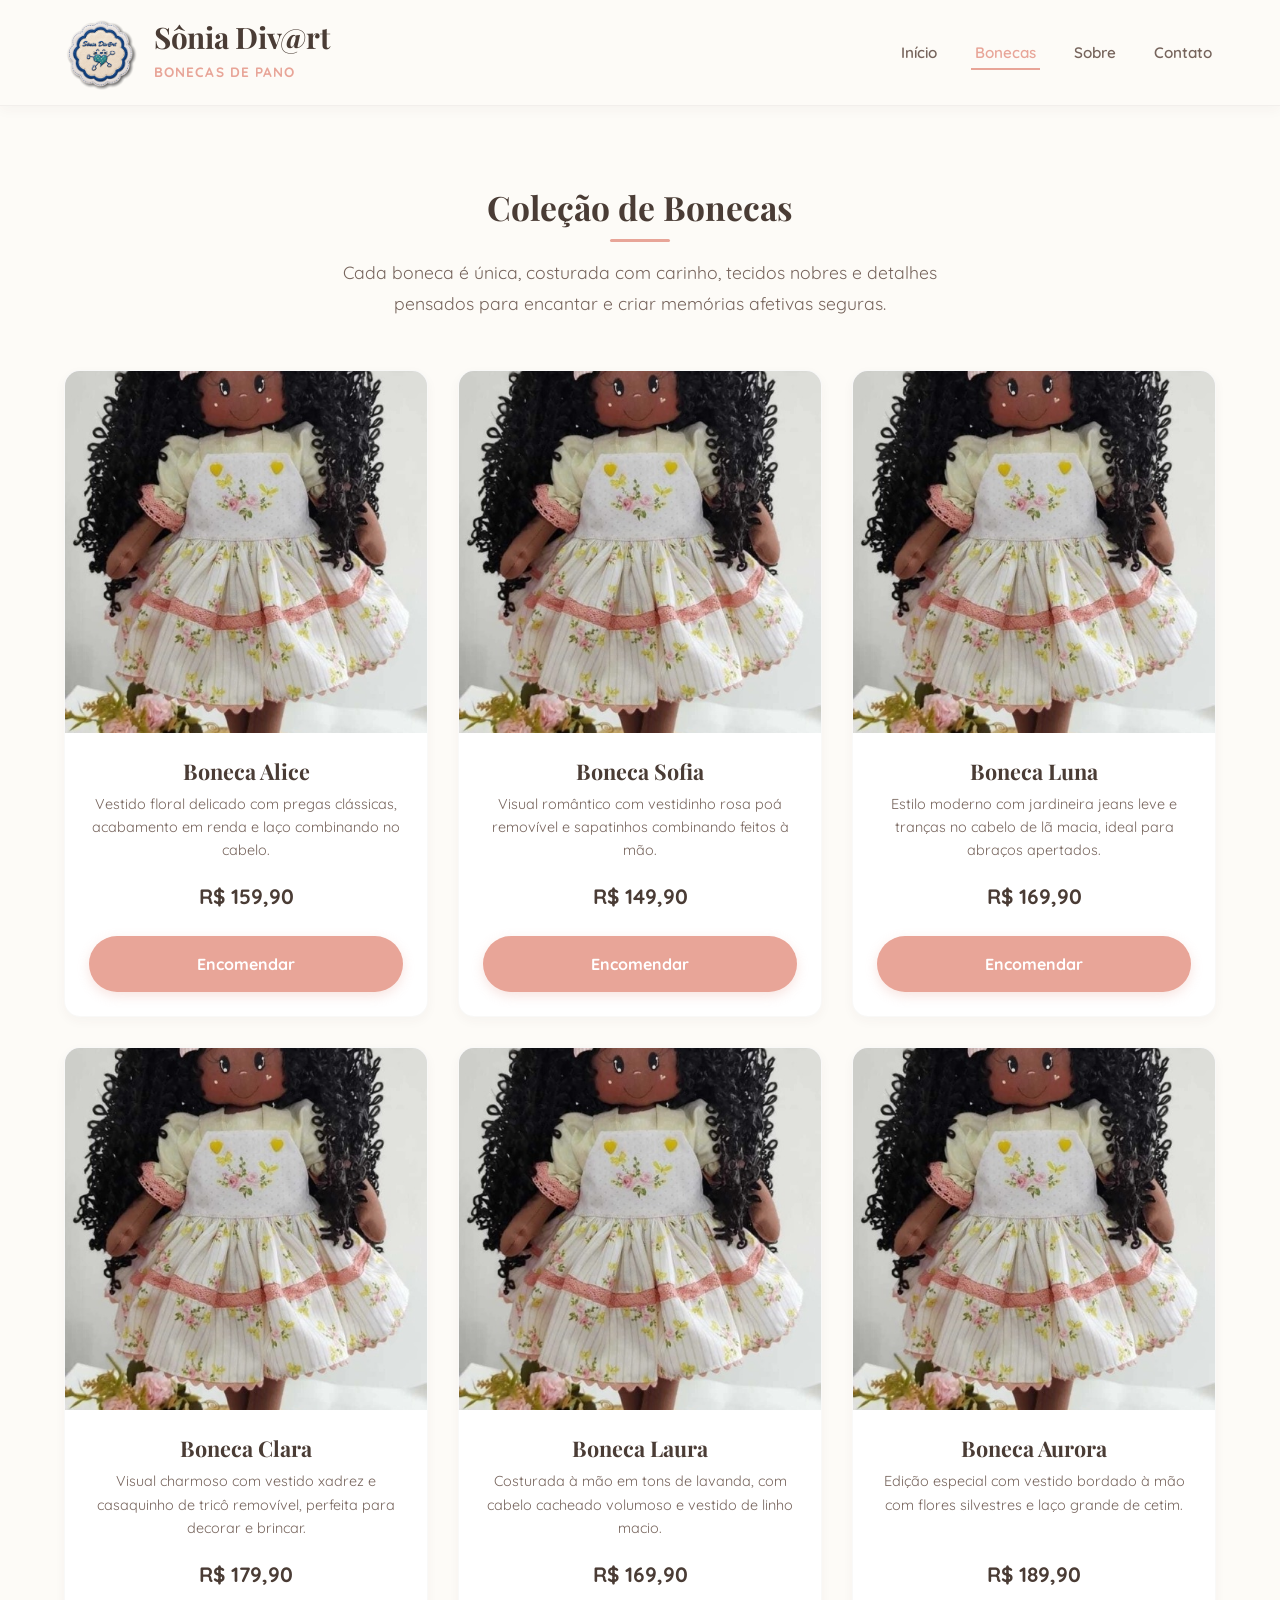
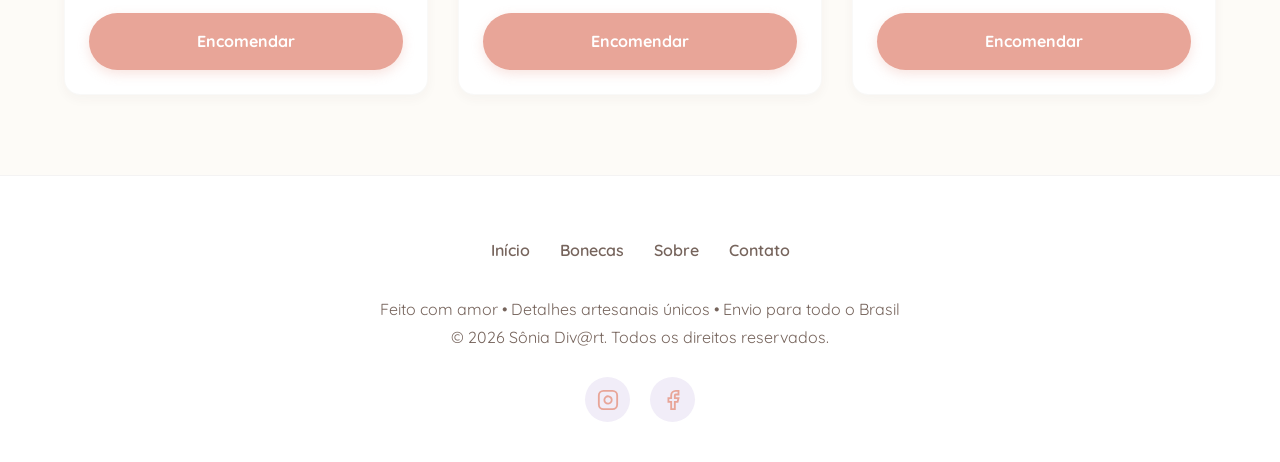
==== bonecas.html @ 4953e646 "Initial commit" ====
<!DOCTYPE html>
<html lang="pt-BR">
<head>
    <meta charset="UTF-8">
    <meta name="viewport" content="width=device-width, initial-scale=1.0">
    <title>Sônia Divart - Coleção de Bonecas de Pano</title>
    <!-- CSS Global -->
    <link rel="stylesheet" href="css/style.css">
    <!-- Google Fonts -->
    <link href="https://fonts.googleapis.com/css2?family=Playfair+Display:ital,wght@0,400..700;1,400..700&family=Quicksand:wght@400;600;700&display=swap" rel="stylesheet">
    <!-- JS de Interações -->
    <script src="js/script.js" defer></script>
</head>
<body>

    <!-- Header dinâmico carregado via include.js -->
    <div id="header"></div>

    <main class="secao-padding">
        <div class="container">
            <div class="secao-intro">
                <h2>Coleção de Bonecas</h2>
                <p>Cada boneca é única, costurada com carinho, tecidos nobres e detalhes pensados para encantar e criar memórias afetivas seguras.</p>
            </div>

            <section id="produtos" class="galeria-grid">
                <!-- Card 1 -->
                <div class="card-produto">
                    <div class="card-img-wrapper">
                        <img src="image/maju-01.jpg" alt="Boneca Alice">
                    </div>
                    <div class="card-conteudo">
                        <h3>Boneca Alice</h3>
                        <p>Vestido floral delicado com pregas clássicas, acabamento em renda e laço combinando no cabelo.</p>
                        <div class="card-preco">R$ 159,90</div>
                        <a href="contato.html" class="btn-principal">Encomendar</a>
                    </div>
                </div>

                <!-- Card 2 -->
                <div class="card-produto">
                    <div class="card-img-wrapper">
                        <img src="image/maju-01.jpg" alt="Boneca Sofia">
                    </div>
                    <div class="card-conteudo">
                        <h3>Boneca Sofia</h3>
                        <p>Visual romântico com vestidinho rosa poá removível e sapatinhos combinando feitos à mão.</p>
                        <div class="card-preco">R$ 149,90</div>
                        <a href="contato.html" class="btn-principal">Encomendar</a>
                    </div>
                </div>

                <!-- Card 3 -->
                <div class="card-produto">
                    <div class="card-img-wrapper">
                        <img src="image/maju-01.jpg" alt="Boneca Luna">
                    </div>
                    <div class="card-conteudo">
                        <h3>Boneca Luna</h3>
                        <p>Estilo moderno com jardineira jeans leve e tranças no cabelo de lã macia, ideal para abraços apertados.</p>
                        <div class="card-preco">R$ 169,90</div>
                        <a href="contato.html" class="btn-principal">Encomendar</a>
                    </div>
                </div>

                <!-- Card 4 -->
                <div class="card-produto">
                    <div class="card-img-wrapper">
                        <img src="image/maju-01.jpg" alt="Boneca Clara">
                    </div>
                    <div class="card-conteudo">
                        <h3>Boneca Clara</h3>
                        <p>Visual charmoso com vestido xadrez e casaquinho de tricô removível, perfeita para decorar e brincar.</p>
                        <div class="card-preco">R$ 179,90</div>
                        <a href="contato.html" class="btn-principal">Encomendar</a>
                    </div>
                </div>

                <!-- Card 5 -->
                <div class="card-produto">
                    <div class="card-img-wrapper">
                        <img src="image/maju-01.jpg" alt="Boneca Laura">
                    </div>
                    <div class="card-conteudo">
                        <h3>Boneca Laura</h3>
                        <p>Costurada à mão em tons de lavanda, com cabelo cacheado volumoso e vestido de linho macio.</p>
                        <div class="card-preco">R$ 169,90</div>
                        <a href="contato.html" class="btn-principal">Encomendar</a>
                    </div>
                </div>

                <!-- Card 6 -->
                <div class="card-produto">
                    <div class="card-img-wrapper">
                        <img src="image/maju-01.jpg" alt="Boneca Aurora">
                    </div>
                    <div class="card-conteudo">
                        <h3>Boneca Aurora</h3>
                        <p>Edição especial com vestido bordado à mão com flores silvestres e laço grande de cetim.</p>
                        <div class="card-preco">R$ 189,90</div>
                        <a href="contato.html" class="btn-principal">Encomendar</a>
                    </div>
                </div>
            </section>
        </div>
    </main>

    <!-- Footer dinâmico carregado via include.js -->
    <div id="footer"></div>

    <!-- JS de inclusão dinâmica -->
    <script src="js/include.js"></script>
</body>
</html>
---- css/style.css ----
/* ==========================================================================
   Design System & Variáveis Globais (Sônia Divart)
   ========================================================================== */
:root {
    /* Paleta de Cores Pastel Premium */
    --bg-primary: #FDFBF7;       /* Cotton Cream - Off-white acolhedor */
    --bg-secondary: #f1edf8;     /* Soft Blush - Tom mais escuro para seções */
    --text-primary: #4A3C35;     /* Chocolate Truffle - Marrom escuro legível */
    --text-secondary: #76645C;   /* Muted Taupe - Marrom médio */
    --text-light: #9E8E87;       /* Light Taupe - Marrom muito suave */
    
    --color-primary: #E8A598;    /* Dusty Rose - Rosa quartzo clássico */
    --color-primary-hover: #D48E81;
    --color-secondary: #A9C2C0;  /* Sage Green - Verde sálvia / Azul serenity */
    --color-secondary-hover: #92B1AF;
    --color-white: #FFFFFF;
    
    /* Fontes */
    --font-heading: 'Playfair Display', serif;
    --font-body: 'Quicksand', sans-serif;
    
    /* Sombras e Efeitos */
    --shadow-sm: 0 4px 12px rgba(74, 60, 53, 0.04);
    --shadow-md: 0 8px 24px rgba(74, 60, 53, 0.08);
    --shadow-lg: 0 16px 36px rgba(74, 60, 53, 0.12);
    --transition-smooth: all 0.3s cubic-bezier(0.25, 0.8, 0.25, 1);
    --border-radius-sm: 8px;
    --border-radius-md: 16px;
    --border-radius-lg: 30px;
}
/* Reset básico */
* {
    margin: 0;
    padding: 0;
    box-sizing: border-box;
}

html {
    scroll-behavior: smooth;
}

body {
    background-color: var(--bg-primary);
    color: var(--text-primary);
    font-family: var(--font-body);
    font-size: 16px;
    line-height: 1.8;
    -webkit-font-smoothing: antialiased;
}

/* ==========================================================================
   Tipografia e Títulos
   ========================================================================== */
h1, h2, h3, h4 {
    font-family: var(--font-heading);
    font-weight: 700;
    line-height: 1.3;
    color: var(--text-primary);
}

h1 {
    font-size: 2.5rem;
    letter-spacing: -0.01em;
}

h2 {
    font-size: 2.1rem;
    text-align: center;
    margin-bottom: 15px;
    position: relative;
    padding-bottom: 12px;
}

/* Linha decorativa abaixo de H2 */
h2::after {
    content: '';
    position: absolute;
    bottom: 0;
    left: 50%;
    transform: translateX(-50%);
    width: 60px;
    height: 3px;
    background-color: var(--color-primary);
    border-radius: 2px;
}

h3 {
    font-size: 1.4rem;
}

p {
    font-size: 1rem;
    color: var(--text-secondary);
}

a {
    text-decoration: none;
    color: inherit;
    transition: var(--transition-smooth);
}

/* ==========================================================================
   Componentes de Layout Comuns (Container)
   ========================================================================== */
.container {
    max-width: 1200px;
    margin: 0 auto;
    padding: 0 24px;
}

.secao-padding {
    padding: 80px 0;
}

.secao-alternada {
    background-color: var(--bg-secondary);
}

/* ==========================================================================
   Header & Navegação
   ========================================================================== */
.cabecalho {
    background-color: var(--bg-primary);
    border-bottom: 1px solid rgba(74, 60, 53, 0.06);
    position: sticky;
    top: 0;
    z-index: 1000;
    padding: 15px 0;
    box-shadow: var(--shadow-sm);
}

.cabecalho-container {
    display: flex;
    justify-content: space-between;
    align-items: center;
    max-width: 1200px;
    margin: 0 auto;
    padding: 0 24px;
}

.logo-link {
    display: flex;
    align-items: center;
    gap: 15px;
}

.logo-img {
    height: 75px;
    width: auto;
    object-fit: contain;
    transition: var(--transition-smooth);
}

.logo-link:hover .logo-img {
    transform: scale(1.05);
}

.logo-texto {
    font-family: var(--font-heading);
    font-size: 1.85rem;
    font-weight: 700;
    color: var(--text-primary);
    line-height: 1.1;
    letter-spacing: -0.01em;
}

.logo-subtitulo {
    font-size: 0.85rem;
    color: var(--color-primary); /* Rosa para dar destaque sutil e fofo */
    display: block;
    font-family: var(--font-body);
    font-weight: 700;
    letter-spacing: 0.08em;
    text-transform: uppercase;
    margin-top: 2px;
}

.menu {
    display: flex;
    gap: 30px;
    list-style: none;
    align-items: center;
}

.menu-link {
    font-weight: 600;
    font-size: 0.95rem;
    color: var(--text-secondary);
    padding: 8px 4px;
    position: relative;
}

.menu-link:hover,
.menu-link.active {
    color: var(--color-primary);
}

/* Efeito underline sob o link ativo/hover */
.menu-link::after {
    content: '';
    position: absolute;
    width: 0;
    height: 2px;
    bottom: 0;
    left: 0;
    background-color: var(--color-primary);
    transition: var(--transition-smooth);
}

.menu-link:hover::after,
.menu-link.active::after {
    width: 100%;
}

/* ==========================================================================
   Botões Modernos (CTA)
   ========================================================================== */
.btn-principal {
    display: inline-block;
    background-color: var(--color-primary);
    color: var(--color-white);
    padding: 14px 32px;
    font-weight: 700;
    font-size: 1rem;
    border-radius: var(--border-radius-lg);
    box-shadow: 0 4px 12px rgba(232, 165, 152, 0.3);
    transition: var(--transition-smooth);
    border: none;
    cursor: pointer;
}

.btn-principal:hover {
    background-color: var(--color-primary-hover);
    transform: translateY(-2px);
    box-shadow: 0 6px 20px rgba(232, 165, 152, 0.45);
}

.btn-secundario {
    display: inline-block;
    background-color: transparent;
    color: var(--color-primary);
    border: 2px solid var(--color-primary);
    padding: 12px 28px;
    font-weight: 700;
    font-size: 0.95rem;
    border-radius: var(--border-radius-lg);
    transition: var(--transition-smooth);
    cursor: pointer;
}

.btn-secundario:hover {
    background-color: var(--color-primary);
    color: var(--color-white);
    transform: translateY(-2px);
}

.btn-whatsapp {
    display: inline-flex;
    align-items: center;
    gap: 10px;
    background-color: var(--color-secondary);
    color: var(--color-white);
    padding: 15px 36px;
    font-weight: 700;
    font-size: 1.05rem;
    border-radius: var(--border-radius-lg);
    box-shadow: 0 6px 16px rgba(169, 194, 192, 0.3);
    transition: var(--transition-smooth);
}

.btn-whatsapp:hover {
    background-color: var(--color-secondary-hover);
    transform: translateY(-2px);
    box-shadow: 0 8px 24px rgba(169, 194, 192, 0.45);
}

.btn-whatsapp svg {
    fill: currentColor;
    width: 20px;
    height: 20px;
}

/* ==========================================================================
   Seção Hero (Home)
   ========================================================================== */
.hero-home {
    background-color: var(--bg-secondary);
    padding: 100px 0;
    text-align: center;
    position: relative;
    overflow: hidden;
}

/* Delicado detalhe de fundo em degradê */
.hero-home::before {
    content: '';
    position: absolute;
    top: -50%;
    left: -50%;
    width: 200%;
    height: 200%;
    background: radial-gradient(circle, rgba(232, 165, 152, 0.05) 0%, rgba(253, 251, 247, 0) 60%);
    pointer-events: none;
}

.hero-home-conteudo {
    max-width: 800px;
    margin: 0 auto;
    position: relative;
    z-index: 2;
}

.hero-home h1 {
    font-size: 3rem;
    margin-bottom: 24px;
    color: var(--text-primary);
}

.hero-home p {
    font-size: 1.2rem;
    line-height: 1.8;
    margin-bottom: 35px;
    color: var(--text-secondary);
}

/* ==========================================================================
   Faixa de Diferenciais
   ========================================================================== */
.diferenciais-grid {
    display: grid;
    grid-template-columns: repeat(auto-fit, minmax(240px, 1fr));
    gap: 30px;
    margin-top: 40px;
}

.diferencial-card {
    background-color: var(--color-white);
    padding: 35px 25px;
    border-radius: var(--border-radius-md);
    box-shadow: var(--shadow-sm);
    text-align: center;
    transition: var(--transition-smooth);
    border: 1px solid rgba(74, 60, 53, 0.03);
}

.diferencial-card:hover {
    transform: translateY(-5px);
    box-shadow: var(--shadow-md);
}

.diferencial-icone {
    display: inline-flex;
    justify-content: center;
    align-items: center;
    width: 60px;
    height: 60px;
    background-color: rgba(232, 165, 152, 0.1);
    border-radius: 50%;
    margin-bottom: 20px;
    color: var(--color-primary);
}

.diferencial-icone svg {
    width: 28px;
    height: 28px;
    stroke: currentColor;
    stroke-width: 1.5;
    fill: none;
}

.diferencial-card h3 {
    font-size: 1.25rem;
    margin-bottom: 12px;
}

.diferencial-card p {
    font-size: 0.95rem;
    line-height: 1.6;
}

/* ==========================================================================
   Vitrine de Produtos / Galeria
   ========================================================================== */
.secao-intro {
    text-align: center;
    max-width: 650px;
    margin: 0 auto 50px auto;
}

.secao-intro p {
    font-size: 1.1rem;
    margin-top: 10px;
}

.galeria-grid {
    display: grid;
    grid-template-columns: repeat(auto-fit, minmax(280px, 1fr));
    gap: 30px;
}

.card-produto {
    background-color: var(--color-white);
    border-radius: var(--border-radius-md);
    overflow: hidden;
    box-shadow: var(--shadow-sm);
    transition: var(--transition-smooth);
    border: 1px solid rgba(74, 60, 53, 0.03);
    display: flex;
    flex-direction: column;
}

.card-produto:hover {
    transform: translateY(-8px);
    box-shadow: var(--shadow-lg);
}

.card-img-wrapper {
    position: relative;
    width: 100%;
    padding-top: 100%; /* Proporção quadrada 1:1 */
    overflow: hidden;
    background-color: var(--bg-secondary);
}

.card-img-wrapper img {
    position: absolute;
    top: 0;
    left: 0;
    width: 100%;
    height: 100%;
    object-fit: cover;
    transition: var(--transition-smooth);
}

.card-produto:hover .card-img-wrapper img {
    transform: scale(1.05);
}

.card-conteudo {
    padding: 24px;
    text-align: center;
    display: flex;
    flex-direction: column;
    flex-grow: 1;
}

.card-conteudo h3 {
    font-size: 1.35rem;
    margin-bottom: 8px;
}

.card-conteudo p {
    font-size: 0.9rem;
    margin-bottom: 16px;
    line-height: 1.6;
    flex-grow: 1;
}

.card-preco {
    font-size: 1.3rem;
    font-weight: 700;
    color: var(--text-primary);
    margin-bottom: 20px;
}

/* ==========================================================================
   Seção Teaser / Nossa Essência
   ========================================================================== */
.split-container {
    display: flex;
    align-items: center;
    gap: 60px;
}

.split-imagem {
    flex: 1;
}

.split-imagem img {
    width: 100%;
    height: auto;
    border-radius: var(--border-radius-md);
    box-shadow: var(--shadow-md);
    display: block;
}

.split-conteudo {
    flex: 1;
}

.split-conteudo h2 {
    text-align: left;
    margin-bottom: 20px;
    padding-bottom: 12px;
}

.split-conteudo h2::after {
    left: 30px;
}

.split-conteudo p {
    font-size: 1.05rem;
    margin-bottom: 25px;
}

/* ==========================================================================
   Seção Depoimentos (Prova Social)
   ========================================================================== */
.depoimentos-grid {
    display: grid;
    grid-template-columns: repeat(auto-fit, minmax(300px, 1fr));
    gap: 30px;
    margin-top: 40px;
}

.depoimento-card {
    background-color: var(--color-white);
    padding: 40px 30px;
    border-radius: var(--border-radius-md);
    box-shadow: var(--shadow-sm);
    position: relative;
    border: 1px solid rgba(74, 60, 53, 0.02);
}

.depoimento-aspas {
    font-family: var(--font-heading);
    font-size: 5rem;
    color: rgba(232, 165, 152, 0.15);
    position: absolute;
    top: 5px;
    left: 20px;
    line-height: 1;
}

.depoimento-texto {
    font-size: 0.98rem;
    font-style: italic;
    margin-bottom: 20px;
    position: relative;
    z-index: 2;
    color: var(--text-secondary);
}

.depoimento-autor {
    display: flex;
    align-items: center;
    gap: 15px;
}

.depoimento-autor-iniciais {
    width: 45px;
    height: 45px;
    background-color: rgba(169, 194, 192, 0.2);
    color: var(--text-primary);
    border-radius: 50%;
    display: flex;
    align-items: center;
    justify-content: center;
    font-weight: 700;
    font-size: 0.95rem;
}

.depoimento-autor-info h4 {
    font-family: var(--font-body);
    font-size: 0.95rem;
    font-weight: 700;
}

.depoimento-autor-info span {
    font-size: 0.8rem;
    color: var(--text-light);
}

/* ==========================================================================
   Seção FAQ (Dúvidas Frequentes)
   ========================================================================== */
.faq-container {
    max-width: 800px;
    margin: 40px auto 0 auto;
}

.faq-item {
    background-color: var(--color-white);
    border-radius: var(--border-radius-sm);
    margin-bottom: 15px;
    box-shadow: var(--shadow-sm);
    overflow: hidden;
    border: 1px solid rgba(74, 60, 53, 0.02);
    transition: var(--transition-smooth);
}

.faq-item:hover {
    box-shadow: var(--shadow-md);
}

.faq-pergunta {
    width: 100%;
    padding: 20px 25px;
    background: none;
    border: none;
    text-align: left;
    font-family: var(--font-body);
    font-weight: 700;
    font-size: 1.1rem;
    color: var(--text-primary);
    cursor: pointer;
    display: flex;
    justify-content: space-between;
    align-items: center;
}

.faq-pergunta::after {
    content: '+';
    font-size: 1.5rem;
    color: var(--color-primary);
    font-weight: 400;
    transition: var(--transition-smooth);
}

.faq-item.active .faq-pergunta::after {
    content: '-';
    transform: rotate(180deg);
}

.faq-resposta {
    max-height: 0;
    overflow: hidden;
    transition: max-height 0.3s cubic-bezier(0, 1, 0, 1);
    padding: 0 25px;
}

.faq-item.active .faq-resposta {
    max-height: 1000px; /* Grande o suficiente para o conteúdo */
    padding: 0 25px 24px 25px;
    transition: max-height 0.3s cubic-bezier(1, 0, 1, 0);
}

.faq-resposta p {
    font-size: 0.95rem;
    color: var(--text-secondary);
}

/* ==========================================================================
   Contato (Página Independente e Blocos)
   ========================================================================== */
.card-contato {
    background-color: var(--color-white);
    border-radius: var(--border-radius-md);
    box-shadow: var(--shadow-md);
    max-width: 650px;
    margin: 40px auto;
    padding: 50px 40px;
    text-align: center;
    border: 1px solid rgba(74, 60, 53, 0.03);
}

.card-contato h1 {
    font-size: 2.3rem;
    margin-bottom: 15px;
}

.card-contato p {
    margin-bottom: 35px;
    font-size: 1.05rem;
}

.contato-detalhes {
    margin-top: 40px;
    padding-top: 30px;
    border-top: 1px solid rgba(74, 60, 53, 0.08);
    font-size: 0.95rem;
    color: var(--text-secondary);
}

/* ==========================================================================
   Sobre (Passos / Linha do Tempo)
   ========================================================================== */
.linha-tempo {
    max-width: 1000px;
    margin: 50px auto 0 auto;
}

.passo-processo {
    display: flex;
    align-items: center;
    gap: 60px;
    margin-bottom: 80px;
}

.passo-processo:nth-child(even) {
    flex-direction: row-reverse;
}

.passo-imagem {
    flex: 1;
    max-width: 480px;
}

.passo-imagem img {
    width: 100%;
    height: 350px;
    object-fit: cover;
    border-radius: var(--border-radius-md);
    box-shadow: var(--shadow-md);
}

.passo-conteudo {
    flex: 1;
}

.passo-numero {
    font-family: var(--font-heading);
    font-size: 1.5rem;
    color: var(--color-primary);
    margin-bottom: 8px;
    font-style: italic;
}

.passo-conteudo h3 {
    font-size: 1.8rem;
    margin-bottom: 15px;
}

.passo-conteudo p {
    font-size: 1rem;
    line-height: 1.7;
}

/* ==========================================================================
   Rodapé (Footer)
   ========================================================================== */
.rodape {
    background-color: var(--color-white);
    border-top: 1px solid rgba(74, 60, 53, 0.06);
    padding: 60px 0 40px 0;
    text-align: center;
}

.rodape-links {
    display: flex;
    justify-content: center;
    gap: 30px;
    margin-bottom: 30px;
    list-style: none;
}

.rodape-links a {
    font-weight: 600;
    color: var(--text-secondary);
}

.rodape-links a:hover {
    color: var(--color-primary);
}

.rodape-info {
    font-size: 0.9rem;
    color: var(--text-light);
    margin-bottom: 25px;
}

.rodape-redes {
    display: flex;
    justify-content: center;
    gap: 20px;
}

.redes-link {
    display: inline-flex;
    justify-content: center;
    align-items: center;
    width: 45px;
    height: 45px;
    border-radius: 50%;
    background-color: var(--bg-secondary);
    color: var(--color-primary);
    transition: var(--transition-smooth);
}

.redes-link:hover {
    background-color: var(--color-primary);
    color: var(--color-white);
    transform: translateY(-3px);
}

.redes-link svg {
    width: 22px;
    height: 22px;
    fill: currentColor;
}

/* ==========================================================================
   Responsividade (Mídia Queries)
   ========================================================================== */
@media (max-width: 992px) {
    h1 {
        font-size: 2.2rem;
    }
    .hero-home h1 {
        font-size: 2.5rem;
    }
    .split-container {
        flex-direction: column;
        gap: 40px;
    }
    .split-conteudo h2 {
        text-align: center;
    }
    .split-conteudo h2::after {
        left: 50%;
    }
}

@media (max-width: 768px) {
    .cabecalho-container {
        flex-direction: column;
        gap: 15px;
        text-align: center;
    }
    .menu {
        gap: 15px;
        flex-wrap: wrap;
        justify-content: center;
    }
    .secao-padding {
        padding: 50px 0;
    }
    .passo-processo,
    .passo-processo:nth-child(even) {
        flex-direction: column;
        gap: 30px;
    }
    .passo-imagem {
        max-width: 100%;
    }
    .passo-imagem img {
        height: 260px;
    }
    .rodape-links {
        flex-direction: column;
        gap: 15px;
    }
}
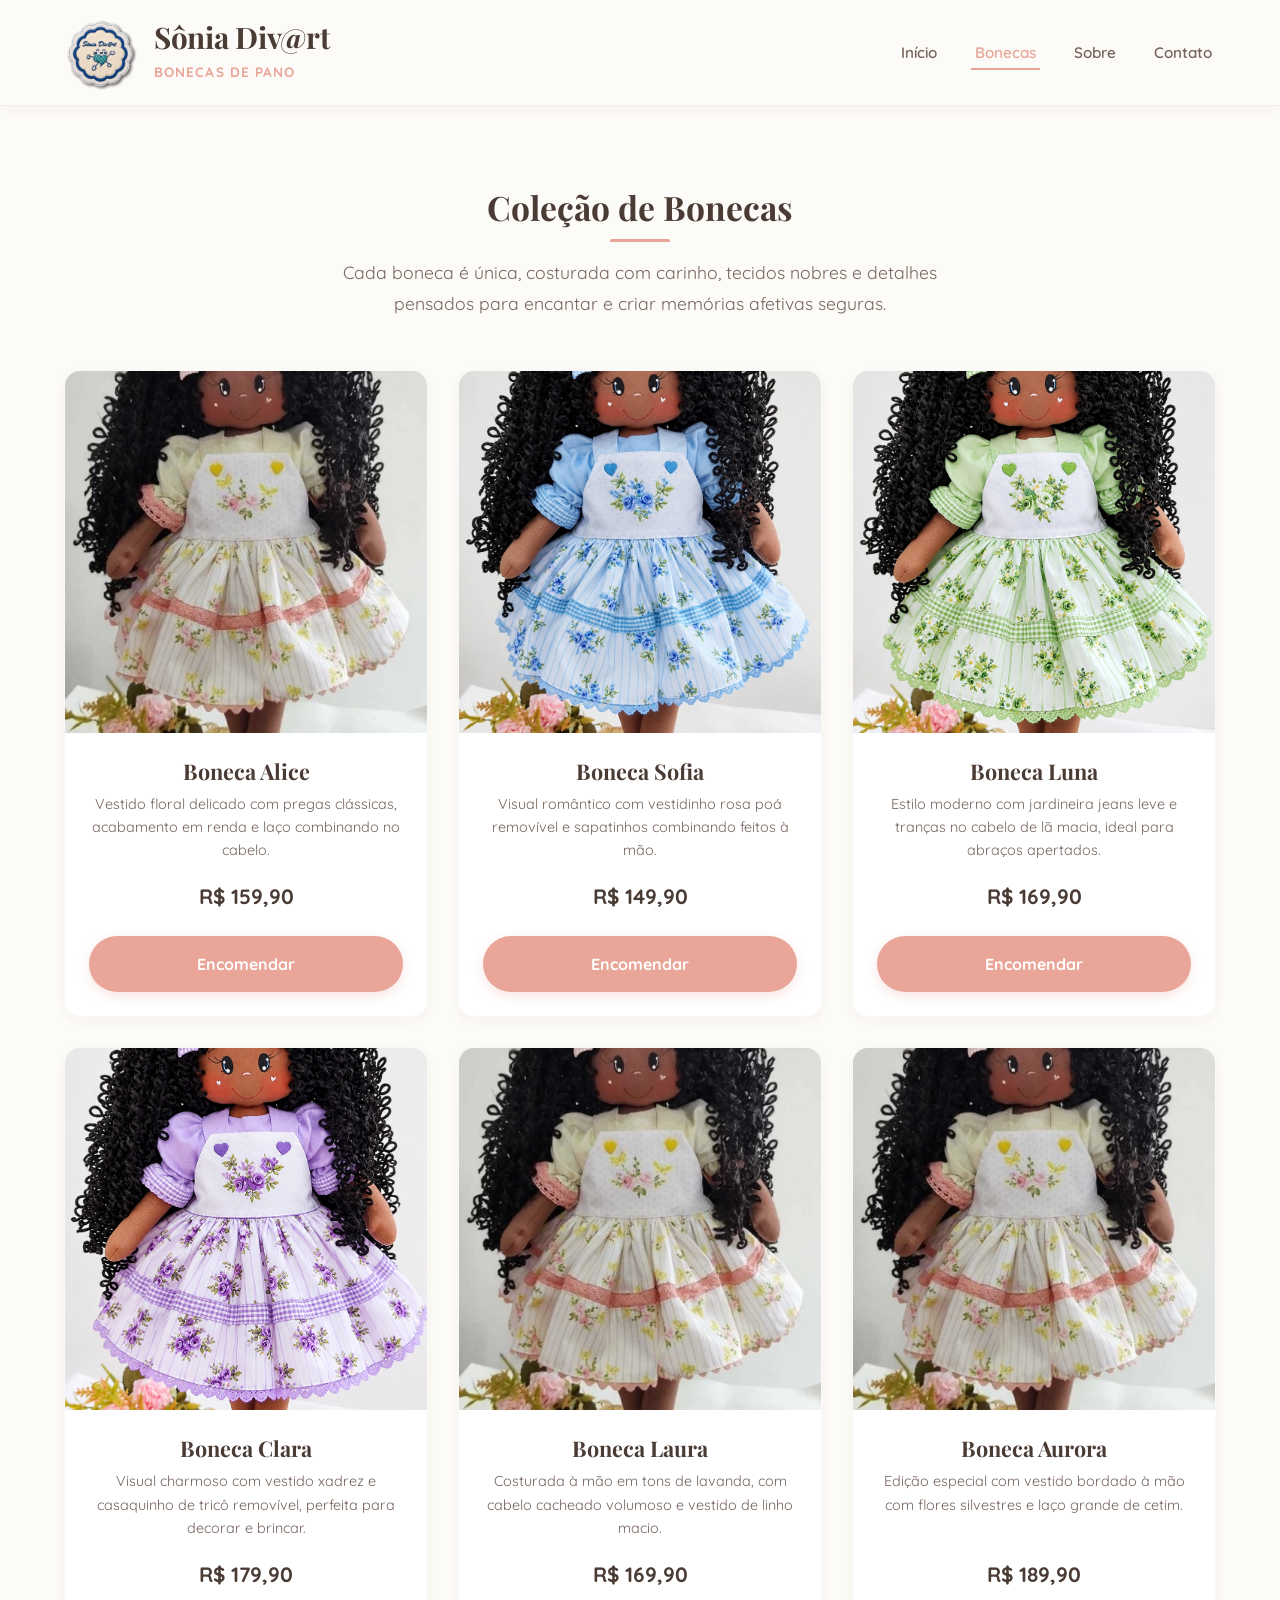
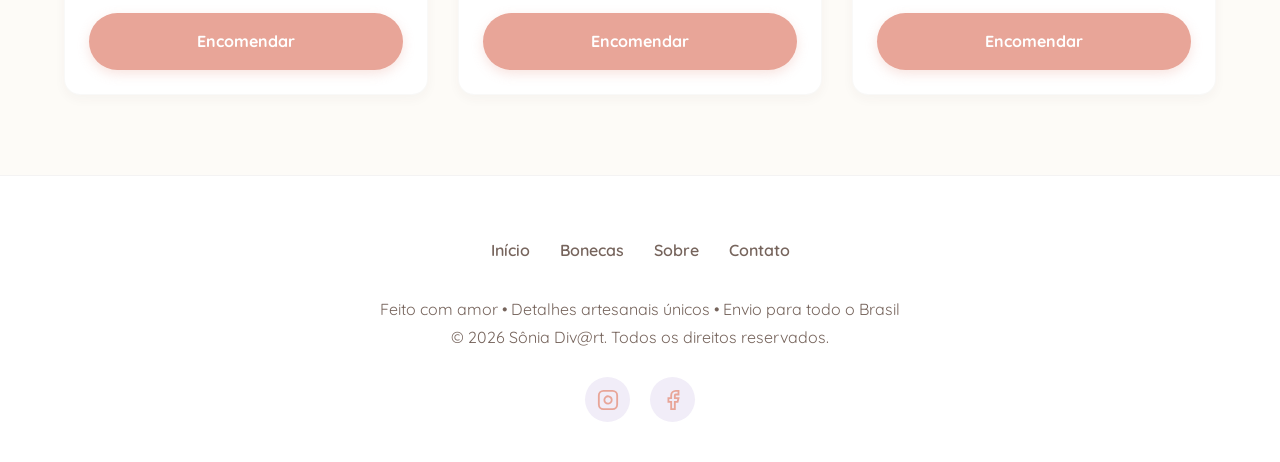
==== commit 56d19731: "novas bonecas" ====
--- a/bonecas.html
+++ b/bonecas.html
@@ -40,7 +40,7 @@
                 <!-- Card 2 -->
                 <div class="card-produto">
                     <div class="card-img-wrapper">
-                        <img src="image/maju-01.jpg" alt="Boneca Sofia">
+                        <img src="image/sofia_01.png" alt="Boneca Sofia">
                     </div>
                     <div class="card-conteudo">
                         <h3>Boneca Sofia</h3>
@@ -53,7 +53,7 @@
                 <!-- Card 3 -->
                 <div class="card-produto">
                     <div class="card-img-wrapper">
-                        <img src="image/maju-01.jpg" alt="Boneca Luna">
+                        <img src="image/luna_01.png" alt="Boneca Luna">
                     </div>
                     <div class="card-conteudo">
                         <h3>Boneca Luna</h3>
@@ -66,7 +66,7 @@
                 <!-- Card 4 -->
                 <div class="card-produto">
                     <div class="card-img-wrapper">
-                        <img src="image/maju-01.jpg" alt="Boneca Clara">
+                        <img src="image/Boneca de Pano Lavanda Encantadora.png" alt="Boneca Clara">
                     </div>
                     <div class="card-conteudo">
                         <h3>Boneca Clara</h3>
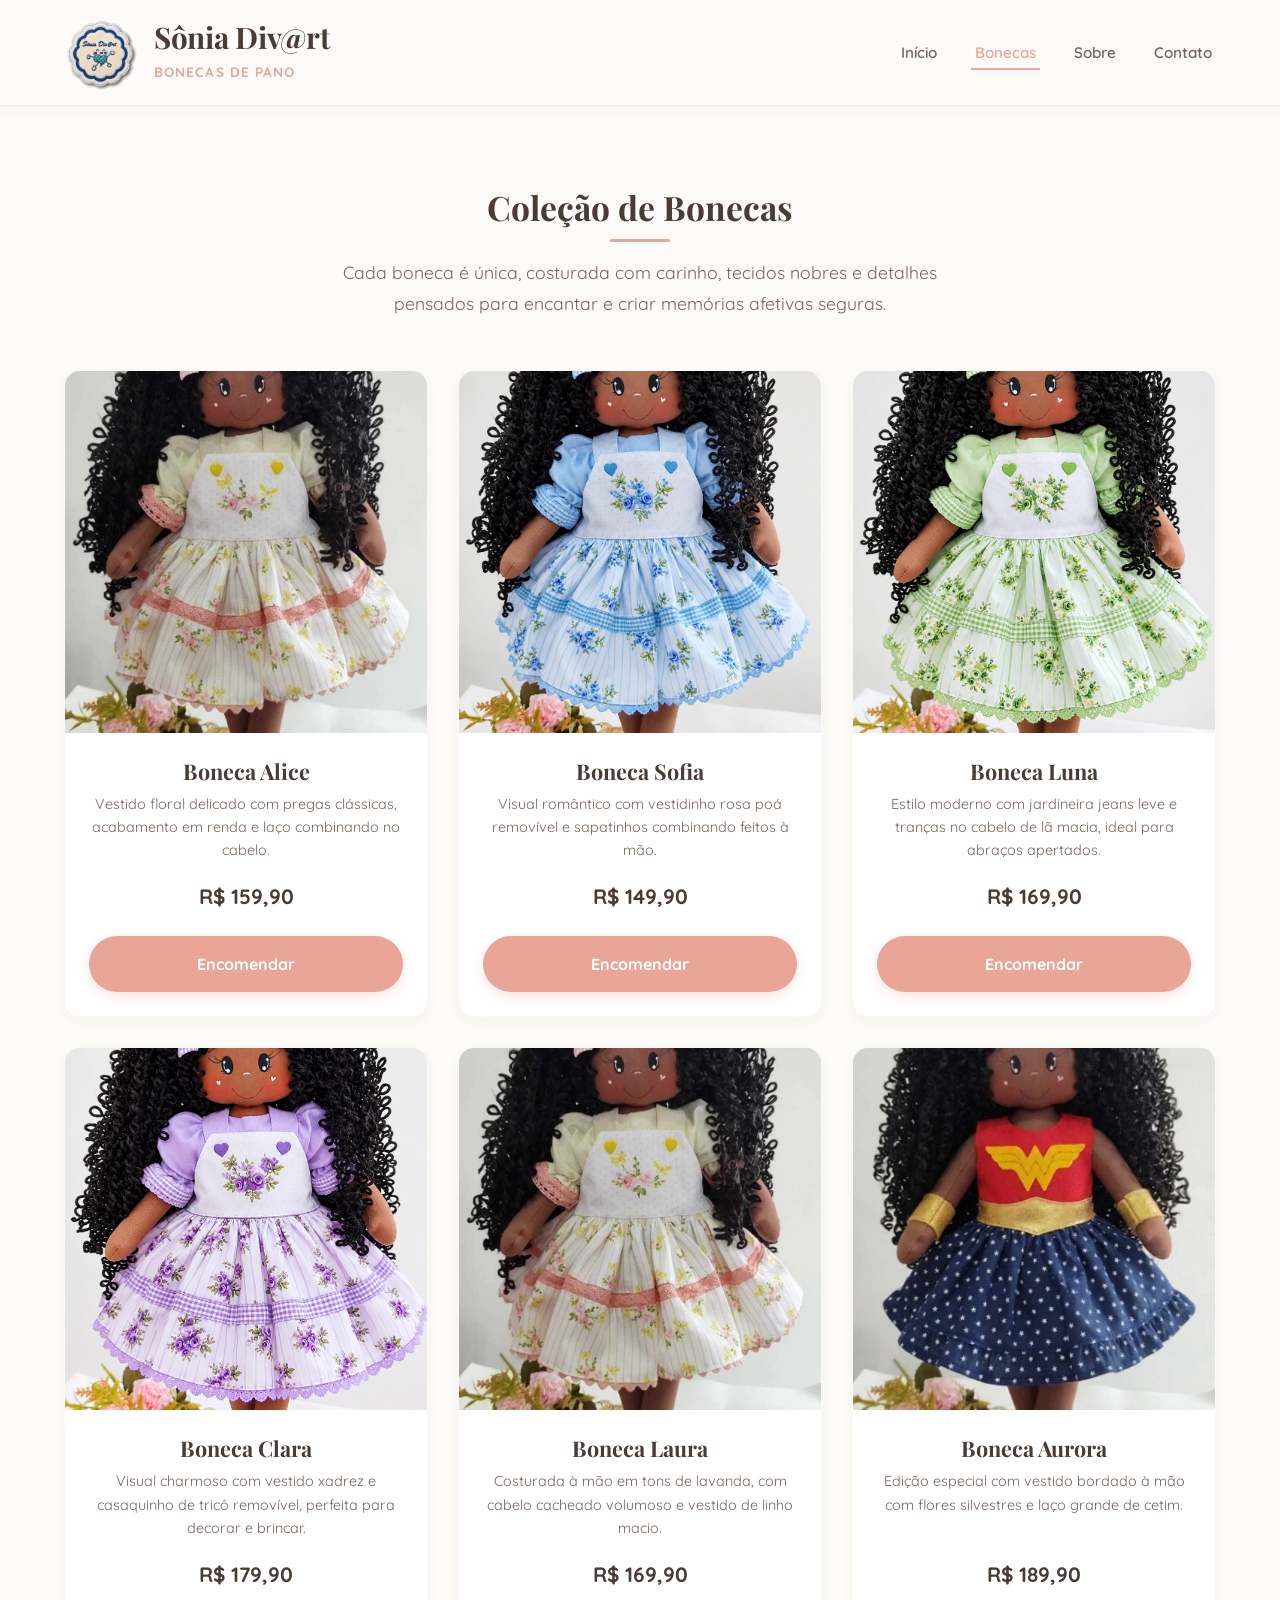
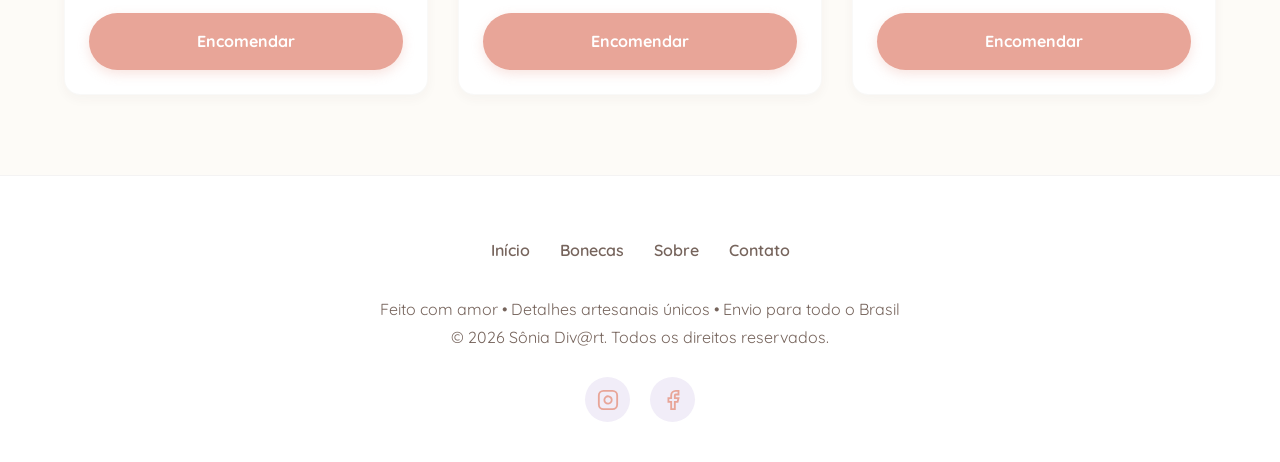
==== commit b7aa35fa: "maravilha" ====
--- a/bonecas.html
+++ b/bonecas.html
@@ -92,7 +92,7 @@
                 <!-- Card 6 -->
                 <div class="card-produto">
                     <div class="card-img-wrapper">
-                        <img src="image/maju-01.jpg" alt="Boneca Aurora">
+                        <img src="image/maravilha.png" alt="Boneca Maravilha">
                     </div>
                     <div class="card-conteudo">
                         <h3>Boneca Aurora</h3>
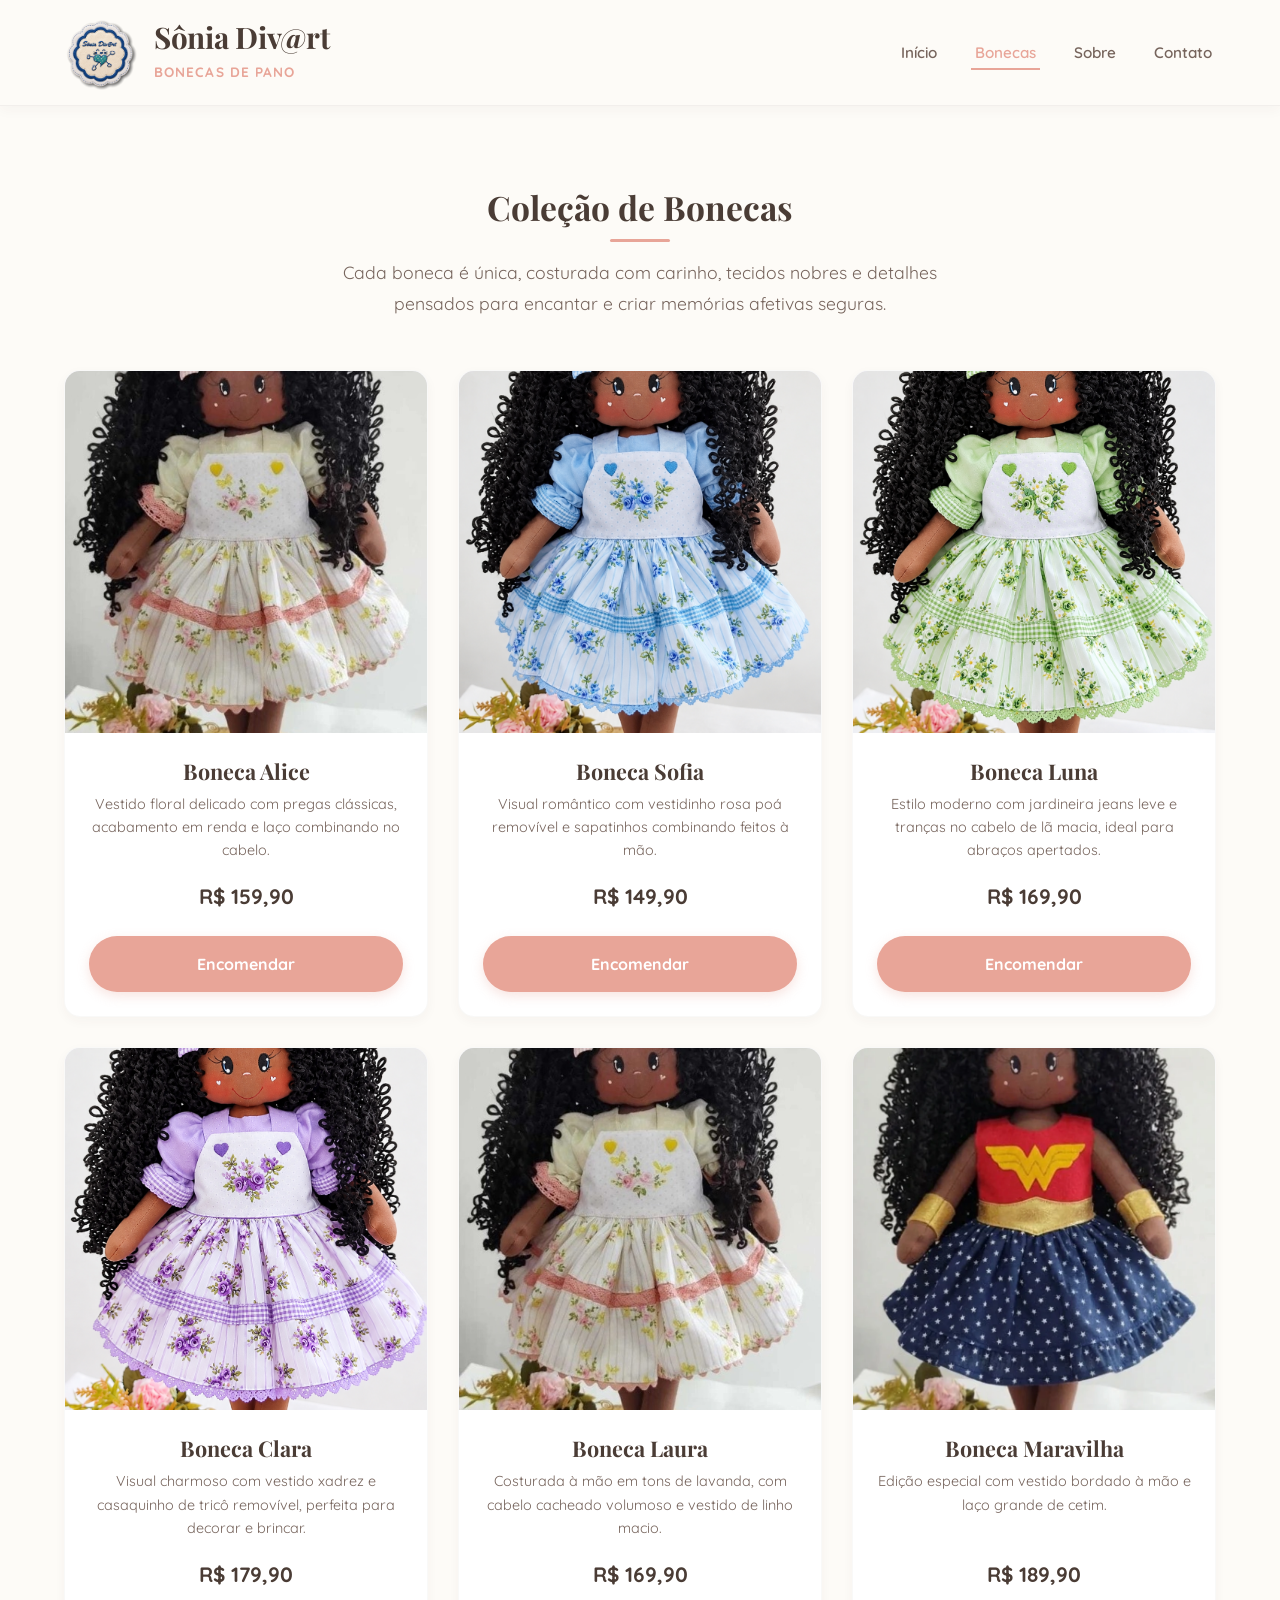
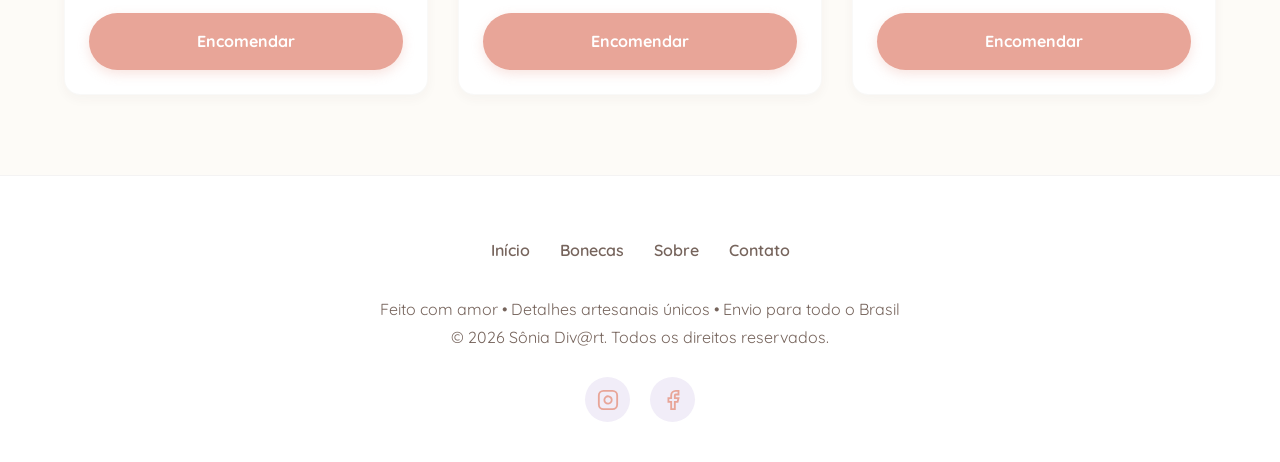
==== commit 0bbd5ded: "maravilha" ====
--- a/bonecas.html
+++ b/bonecas.html
@@ -95,8 +95,8 @@
                         <img src="image/maravilha.png" alt="Boneca Maravilha">
                     </div>
                     <div class="card-conteudo">
-                        <h3>Boneca Aurora</h3>
-                        <p>Edição especial com vestido bordado à mão com flores silvestres e laço grande de cetim.</p>
+                        <h3>Boneca Maravilha</h3>
+                        <p>Edição especial com vestido bordado à mão e laço grande de cetim.</p>
                         <div class="card-preco">R$ 189,90</div>
                         <a href="contato.html" class="btn-principal">Encomendar</a>
                     </div>
